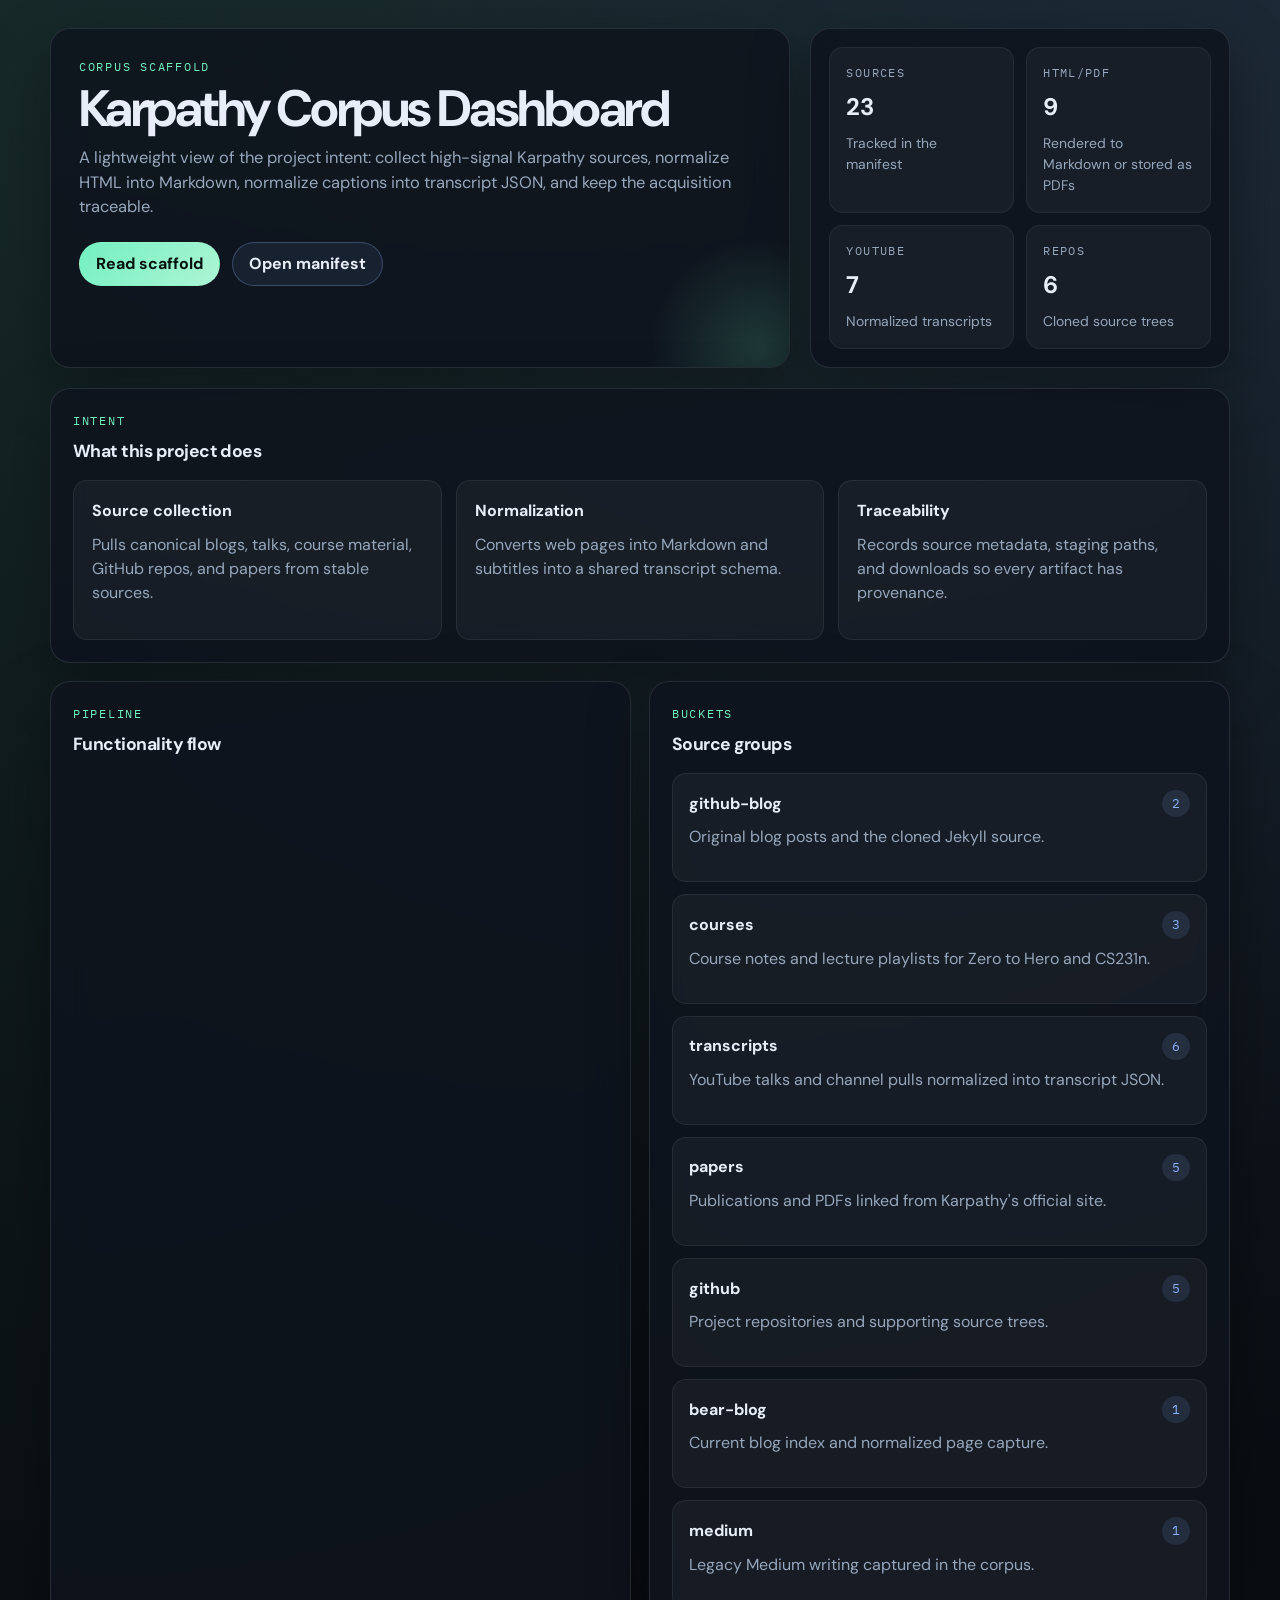
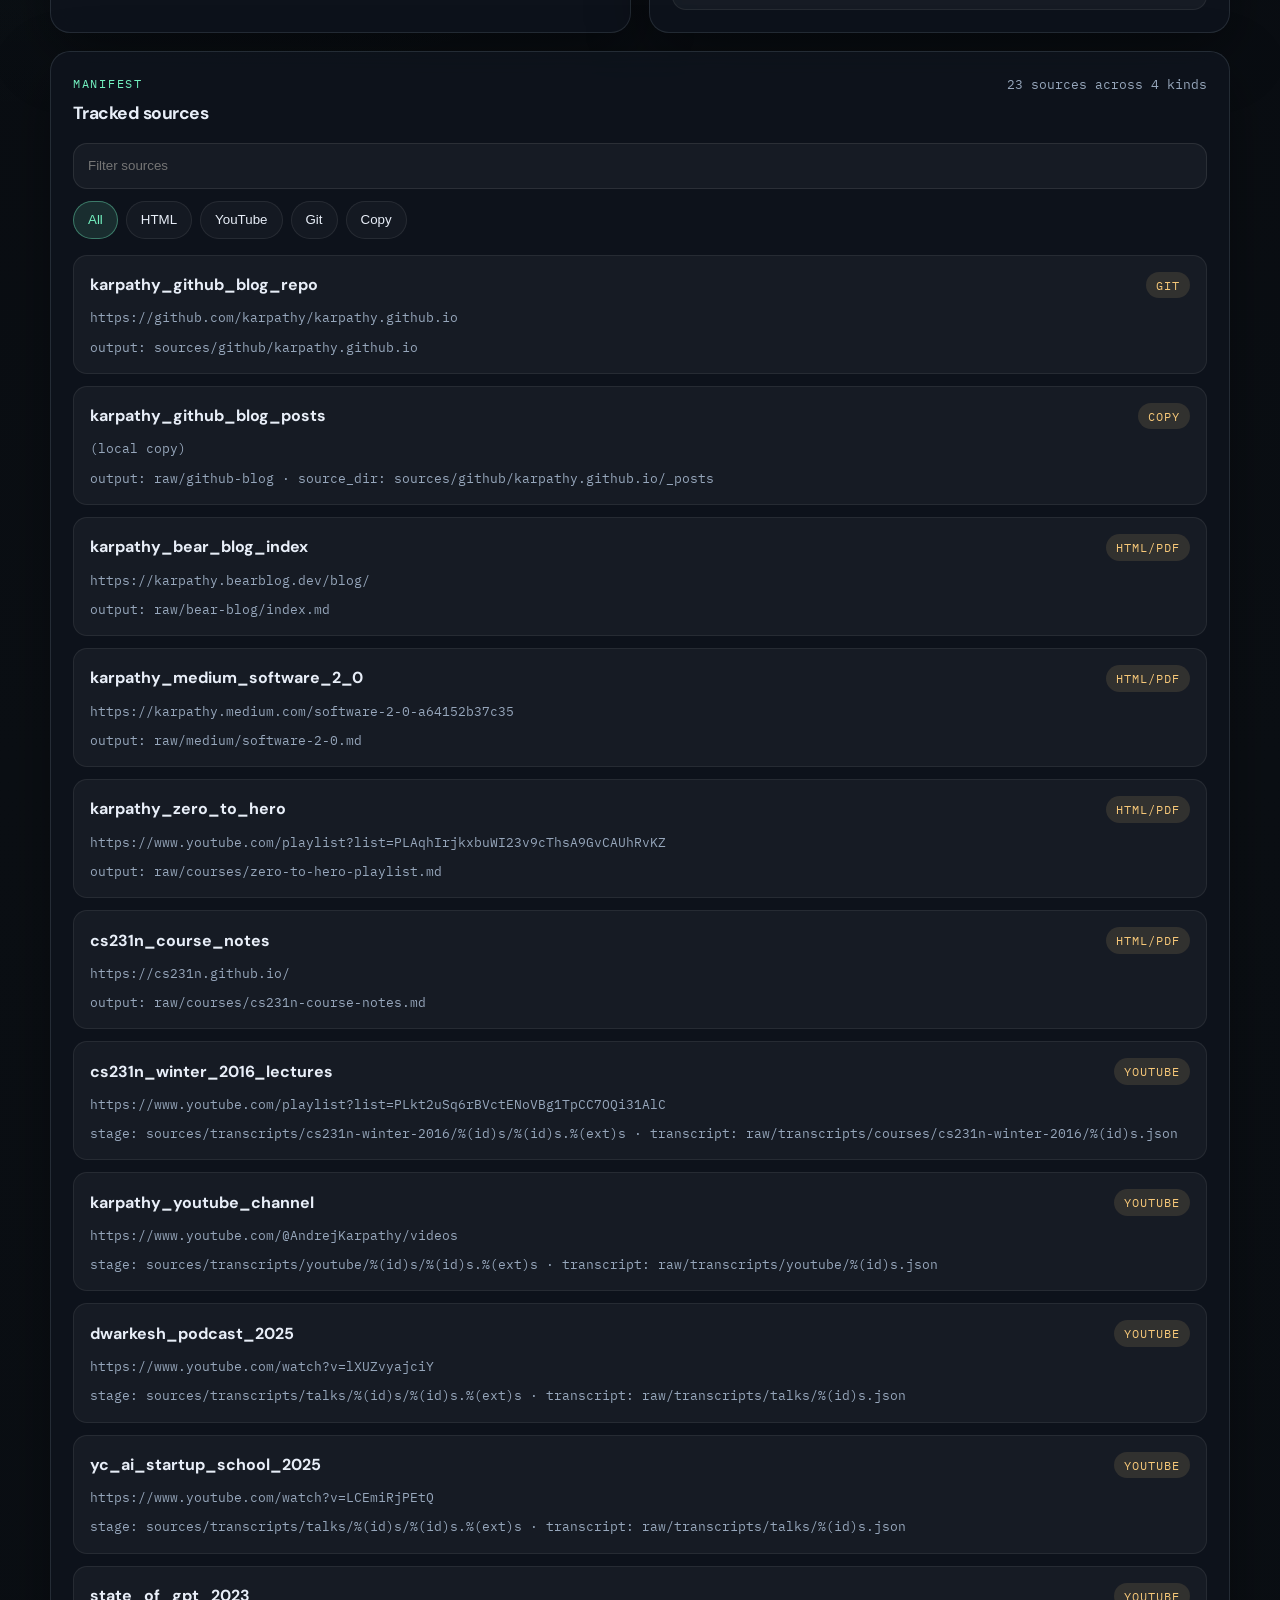
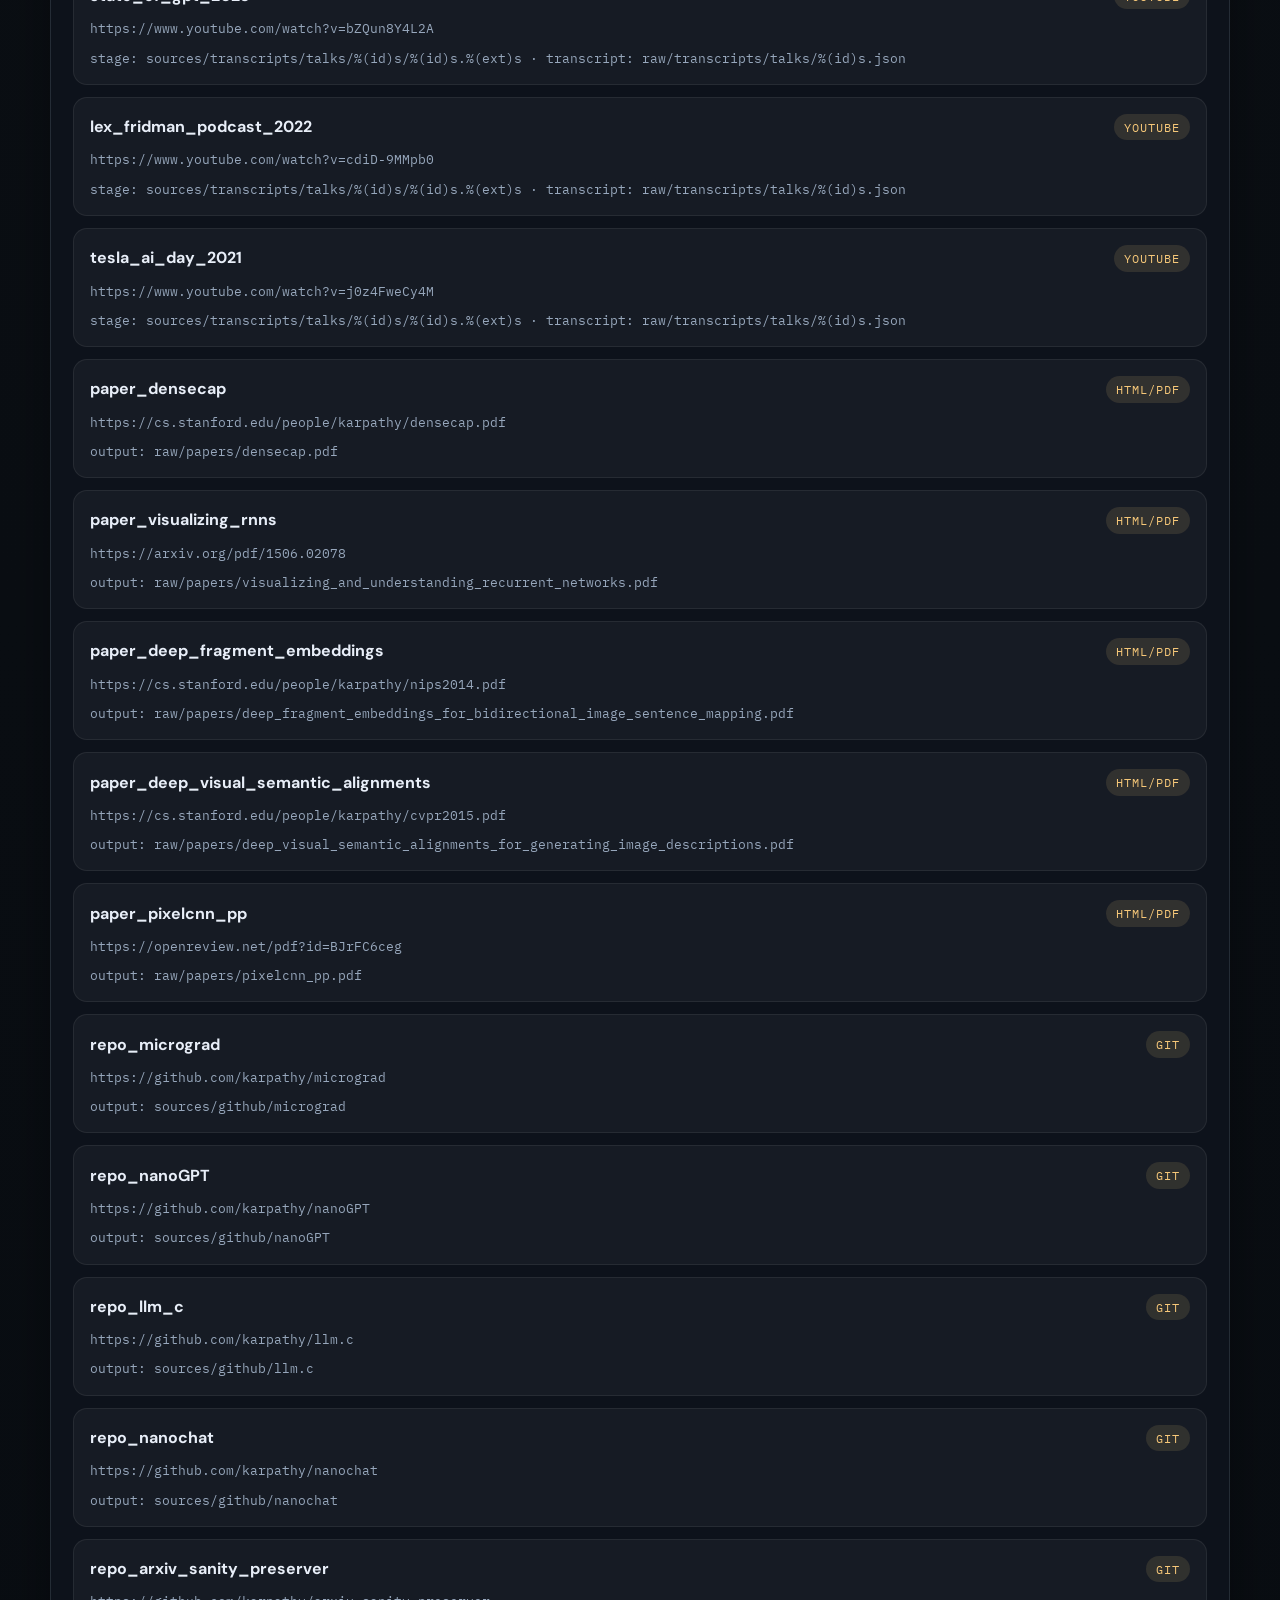
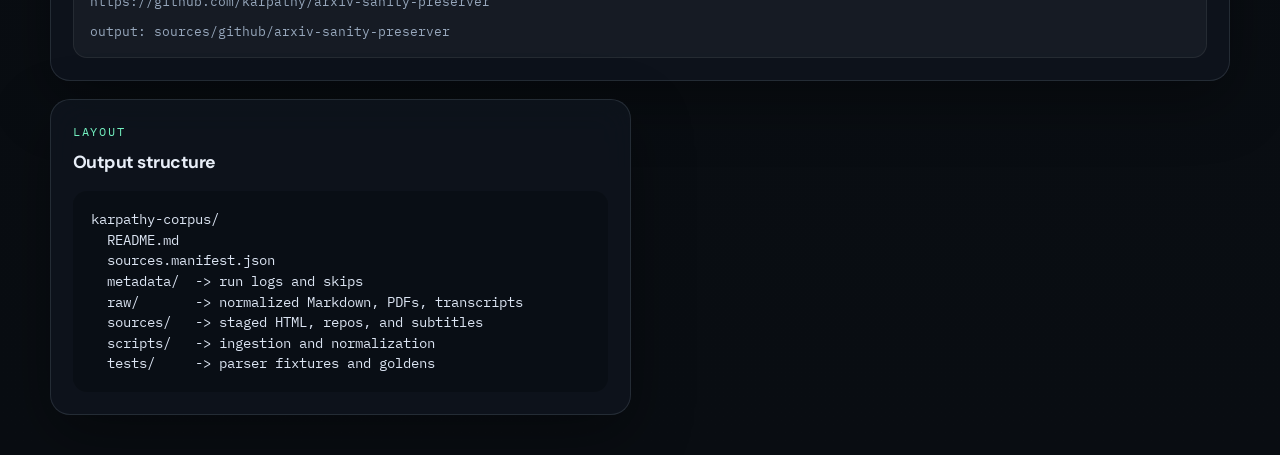
==== ui/index.html @ 8221cfda "Add full corpus scaffold: scripts, tests, UI, raw content, and metadata Includes ingest pipeline, pa" ====
<!doctype html>
<html lang="en">
  <head>
    <meta charset="utf-8" />
    <meta name="viewport" content="width=device-width, initial-scale=1" />
    <title>Karpathy Corpus Dashboard</title>
    <meta
      name="description"
      content="A compact dashboard for the Karpathy corpus scaffold: sources, normalization flow, and artifact layout."
    />
    <link rel="preconnect" href="https://fonts.googleapis.com" />
    <link rel="preconnect" href="https://fonts.gstatic.com" crossorigin />
    <link
      href="https://fonts.googleapis.com/css2?family=DM+Sans:wght@400;500;700&family=IBM+Plex+Mono:wght@400;500;600&display=swap"
      rel="stylesheet"
    />
    <link rel="stylesheet" href="./styles.css" />
  </head>
  <body>
    <div class="page-shell">
      <header class="hero">
        <div class="hero-copy">
          <p class="eyebrow">Corpus scaffold</p>
          <h1>Karpathy Corpus Dashboard</h1>
          <p class="lede">
            A lightweight view of the project intent: collect high-signal Karpathy sources,
            normalize HTML into Markdown, normalize captions into transcript JSON, and keep the
            acquisition traceable.
          </p>
          <div class="hero-actions">
            <a class="button primary" href="../README.md">Read scaffold</a>
            <a class="button secondary" href="../sources.manifest.json">Open manifest</a>
          </div>
        </div>
        <aside class="hero-panel">
          <div class="stat-grid" id="stats"></div>
        </aside>
      </header>

      <main class="content-grid">
        <section class="panel wide">
          <div class="panel-head">
            <div>
              <p class="panel-kicker">Intent</p>
              <h2>What this project does</h2>
            </div>
          </div>
          <div class="intent-cards">
            <article class="intent-card">
              <h3>Source collection</h3>
              <p>Pulls canonical blogs, talks, course material, GitHub repos, and papers from stable sources.</p>
            </article>
            <article class="intent-card">
              <h3>Normalization</h3>
              <p>Converts web pages into Markdown and subtitles into a shared transcript schema.</p>
            </article>
            <article class="intent-card">
              <h3>Traceability</h3>
              <p>Records source metadata, staging paths, and downloads so every artifact has provenance.</p>
            </article>
          </div>
        </section>

        <section class="panel">
          <div class="panel-head">
            <div>
              <p class="panel-kicker">Pipeline</p>
              <h2>Functionality flow</h2>
            </div>
          </div>
          <ol class="pipeline" id="pipeline"></ol>
        </section>

        <section class="panel">
          <div class="panel-head">
            <div>
              <p class="panel-kicker">Buckets</p>
              <h2>Source groups</h2>
            </div>
          </div>
          <div class="bucket-list" id="buckets"></div>
        </section>

        <section class="panel wide">
          <div class="panel-head">
            <div>
              <p class="panel-kicker">Manifest</p>
              <h2>Tracked sources</h2>
            </div>
            <div class="panel-meta" id="manifest-meta"></div>
          </div>
          <div class="source-toolbar">
            <input id="filter" type="search" placeholder="Filter sources" aria-label="Filter sources" />
            <div class="toggle-row" role="tablist" aria-label="Source kind filters">
              <button class="chip is-active" data-kind="all" type="button">All</button>
              <button class="chip" data-kind="url" type="button">HTML</button>
              <button class="chip" data-kind="youtube" type="button">YouTube</button>
              <button class="chip" data-kind="git" type="button">Git</button>
              <button class="chip" data-kind="copy_tree" type="button">Copy</button>
            </div>
          </div>
          <div class="source-list" id="sources"></div>
        </section>

        <section class="panel">
          <div class="panel-head">
            <div>
              <p class="panel-kicker">Layout</p>
              <h2>Output structure</h2>
            </div>
          </div>
          <pre class="tree" id="layout"></pre>
        </section>
      </main>
    </div>

    <script src="./app.js" type="module"></script>
  </body>
</html>
---- ui/styles.css ----
:root {
  color-scheme: dark;
  --bg: #0b0f14;
  --bg-soft: #101722;
  --panel: rgba(14, 20, 29, 0.88);
  --panel-border: rgba(183, 196, 219, 0.14);
  --text: #e8eef8;
  --muted: #97a7bc;
  --accent: #73f0c0;
  --accent-2: #8bb4ff;
  --accent-3: #f7c879;
  --danger: #ff8f8f;
  --shadow: 0 20px 60px rgba(0, 0, 0, 0.35);
  --radius: 20px;
  --radius-sm: 14px;
  --mono: "IBM Plex Mono", ui-monospace, SFMono-Regular, monospace;
  --sans: "DM Sans", system-ui, sans-serif;
}

* {
  box-sizing: border-box;
}

html {
  background:
    radial-gradient(circle at top left, rgba(115, 240, 192, 0.12), transparent 32%),
    radial-gradient(circle at top right, rgba(139, 180, 255, 0.14), transparent 28%),
    linear-gradient(180deg, #070a0f 0%, #0b0f14 45%, #090d12 100%);
}

body {
  margin: 0;
  min-height: 100vh;
  color: var(--text);
  font-family: var(--sans);
  line-height: 1.5;
}

a {
  color: inherit;
  text-decoration: none;
}

.page-shell {
  width: min(1180px, calc(100vw - 32px));
  margin: 0 auto;
  padding: 28px 0 40px;
}

.hero {
  display: grid;
  grid-template-columns: minmax(0, 1.5fr) minmax(300px, 0.85fr);
  gap: 20px;
  align-items: stretch;
  margin-bottom: 20px;
}

.hero-copy,
.hero-panel,
.panel {
  border: 1px solid var(--panel-border);
  background: var(--panel);
  box-shadow: var(--shadow);
  backdrop-filter: blur(18px);
}

.hero-copy,
.hero-panel,
.panel {
  border-radius: var(--radius);
}

.hero-copy {
  padding: 28px;
  position: relative;
  overflow: hidden;
}

.hero-copy::after {
  content: "";
  position: absolute;
  inset: auto -80px -90px auto;
  width: 220px;
  height: 220px;
  background: radial-gradient(circle, rgba(115, 240, 192, 0.16), transparent 70%);
  pointer-events: none;
}

.eyebrow,
.panel-kicker {
  margin: 0 0 8px;
  font-family: var(--mono);
  font-size: 0.78rem;
  letter-spacing: 0.14em;
  text-transform: uppercase;
  color: var(--accent);
}

h1,
h2,
h3,
p {
  margin-top: 0;
}

h1 {
  margin-bottom: 12px;
  font-size: clamp(2.2rem, 4vw, 4.3rem);
  line-height: 0.98;
  letter-spacing: -0.05em;
}

h2 {
  margin-bottom: 0;
  font-size: 1.1rem;
  letter-spacing: -0.03em;
}

h3 {
  margin-bottom: 10px;
  font-size: 1rem;
}

.lede {
  max-width: 64ch;
  color: var(--muted);
  font-size: 1.03rem;
}

.hero-actions {
  display: flex;
  flex-wrap: wrap;
  gap: 12px;
  margin-top: 22px;
}

.button {
  display: inline-flex;
  align-items: center;
  justify-content: center;
  min-height: 44px;
  padding: 0 16px;
  border-radius: 999px;
  border: 1px solid transparent;
  font-weight: 700;
  transition: transform 160ms ease, border-color 160ms ease, background-color 160ms ease;
}

.button:hover,
.button:focus-visible,
.chip:hover,
.chip:focus-visible {
  transform: translateY(-1px);
}

.button.primary {
  color: #05110d;
  background: linear-gradient(135deg, var(--accent), #aef5d5);
}

.button.secondary {
  border-color: rgba(139, 180, 255, 0.28);
  background: rgba(139, 180, 255, 0.08);
}

.hero-panel {
  padding: 18px;
}

.stat-grid {
  display: grid;
  grid-template-columns: repeat(2, minmax(0, 1fr));
  gap: 12px;
}

.stat {
  padding: 16px;
  border-radius: var(--radius-sm);
  background: rgba(255, 255, 255, 0.04);
  border: 1px solid rgba(255, 255, 255, 0.06);
}

.stat-label {
  display: block;
  color: var(--muted);
  font-family: var(--mono);
  font-size: 0.72rem;
  text-transform: uppercase;
  letter-spacing: 0.12em;
  margin-bottom: 8px;
}

.stat-value {
  display: block;
  font-size: 1.5rem;
  font-weight: 700;
}

.stat-note {
  display: block;
  margin-top: 8px;
  color: var(--muted);
  font-size: 0.87rem;
}

.content-grid {
  display: grid;
  grid-template-columns: repeat(12, minmax(0, 1fr));
  gap: 18px;
}

.panel {
  padding: 22px;
  grid-column: span 6;
}

.panel.wide {
  grid-column: 1 / -1;
}

.panel-head {
  display: flex;
  justify-content: space-between;
  gap: 12px;
  align-items: start;
  margin-bottom: 16px;
}

.panel-meta {
  color: var(--muted);
  font-family: var(--mono);
  font-size: 0.84rem;
}

.intent-cards {
  display: grid;
  grid-template-columns: repeat(3, minmax(0, 1fr));
  gap: 14px;
}

.intent-card,
.bucket-card,
.source-card {
  border-radius: var(--radius-sm);
  border: 1px solid rgba(255, 255, 255, 0.07);
  background: rgba(255, 255, 255, 0.04);
}

.intent-card {
  padding: 18px;
}

.intent-card p,
.bucket-card p,
.source-card p {
  color: var(--muted);
}

.pipeline {
  margin: 0;
  padding: 0;
  list-style: none;
  display: grid;
  gap: 10px;
}

.pipeline li {
  display: grid;
  grid-template-columns: 32px 1fr;
  gap: 12px;
  align-items: start;
  padding: 14px;
  border-radius: var(--radius-sm);
  background: rgba(255, 255, 255, 0.04);
  border: 1px solid rgba(255, 255, 255, 0.05);
}

.pipeline-index {
  width: 32px;
  height: 32px;
  display: inline-flex;
  align-items: center;
  justify-content: center;
  border-radius: 999px;
  background: rgba(115, 240, 192, 0.12);
  color: var(--accent);
  font-family: var(--mono);
  font-weight: 700;
}

.pipeline-title {
  margin-bottom: 4px;
  font-weight: 700;
}

.pipeline-copy {
  color: var(--muted);
  font-size: 0.94rem;
}

.bucket-list {
  display: grid;
  gap: 12px;
}

.bucket-card {
  padding: 16px;
}

.bucket-header {
  display: flex;
  justify-content: space-between;
  gap: 12px;
  align-items: center;
  margin-bottom: 8px;
}

.bucket-name {
  font-weight: 700;
}

.bucket-count {
  display: inline-flex;
  align-items: center;
  padding: 4px 10px;
  border-radius: 999px;
  background: rgba(139, 180, 255, 0.12);
  color: var(--accent-2);
  font-family: var(--mono);
  font-size: 0.8rem;
}

.source-toolbar {
  display: grid;
  gap: 12px;
  margin-bottom: 16px;
}

.source-toolbar input {
  width: 100%;
  min-height: 46px;
  border-radius: 14px;
  border: 1px solid rgba(255, 255, 255, 0.09);
  background: rgba(255, 255, 255, 0.04);
  color: var(--text);
  padding: 0 14px;
  outline: none;
}

.source-toolbar input:focus {
  border-color: rgba(115, 240, 192, 0.5);
}

.toggle-row {
  display: flex;
  flex-wrap: wrap;
  gap: 8px;
}

.chip {
  border: 1px solid rgba(255, 255, 255, 0.08);
  border-radius: 999px;
  background: rgba(255, 255, 255, 0.03);
  color: var(--text);
  min-height: 38px;
  padding: 0 14px;
  cursor: pointer;
}

.chip.is-active {
  background: rgba(115, 240, 192, 0.12);
  border-color: rgba(115, 240, 192, 0.4);
  color: var(--accent);
}

.source-list {
  display: grid;
  gap: 12px;
}

.source-card {
  padding: 16px;
  display: grid;
  gap: 10px;
}

.source-topline {
  display: flex;
  justify-content: space-between;
  gap: 12px;
  align-items: center;
}

.source-id {
  font-weight: 700;
}

.badge {
  display: inline-flex;
  align-items: center;
  padding: 4px 10px;
  border-radius: 999px;
  background: rgba(247, 200, 121, 0.12);
  color: var(--accent-3);
  font-family: var(--mono);
  font-size: 0.78rem;
  text-transform: uppercase;
  letter-spacing: 0.08em;
}

.source-url,
.source-output,
.source-extra {
  font-family: var(--mono);
  font-size: 0.8rem;
  color: var(--muted);
  overflow-wrap: anywhere;
}

.tree {
  margin: 0;
  padding: 18px;
  border-radius: var(--radius-sm);
  background: rgba(0, 0, 0, 0.22);
  color: #dbe4f2;
  font-family: var(--mono);
  font-size: 0.86rem;
  overflow: auto;
}

@media (max-width: 960px) {
  .hero {
    grid-template-columns: 1fr;
  }

  .panel,
  .panel.wide {
    grid-column: span 12;
  }

  .intent-cards {
    grid-template-columns: 1fr;
  }
}

@media (max-width: 640px) {
  .page-shell {
    width: min(100vw - 20px, 1180px);
    padding-top: 14px;
  }

  .hero-copy,
  .hero-panel,
  .panel {
    padding: 18px;
  }

  .stat-grid {
    grid-template-columns: 1fr 1fr;
  }

  h1 {
    font-size: 2.1rem;
  }
}
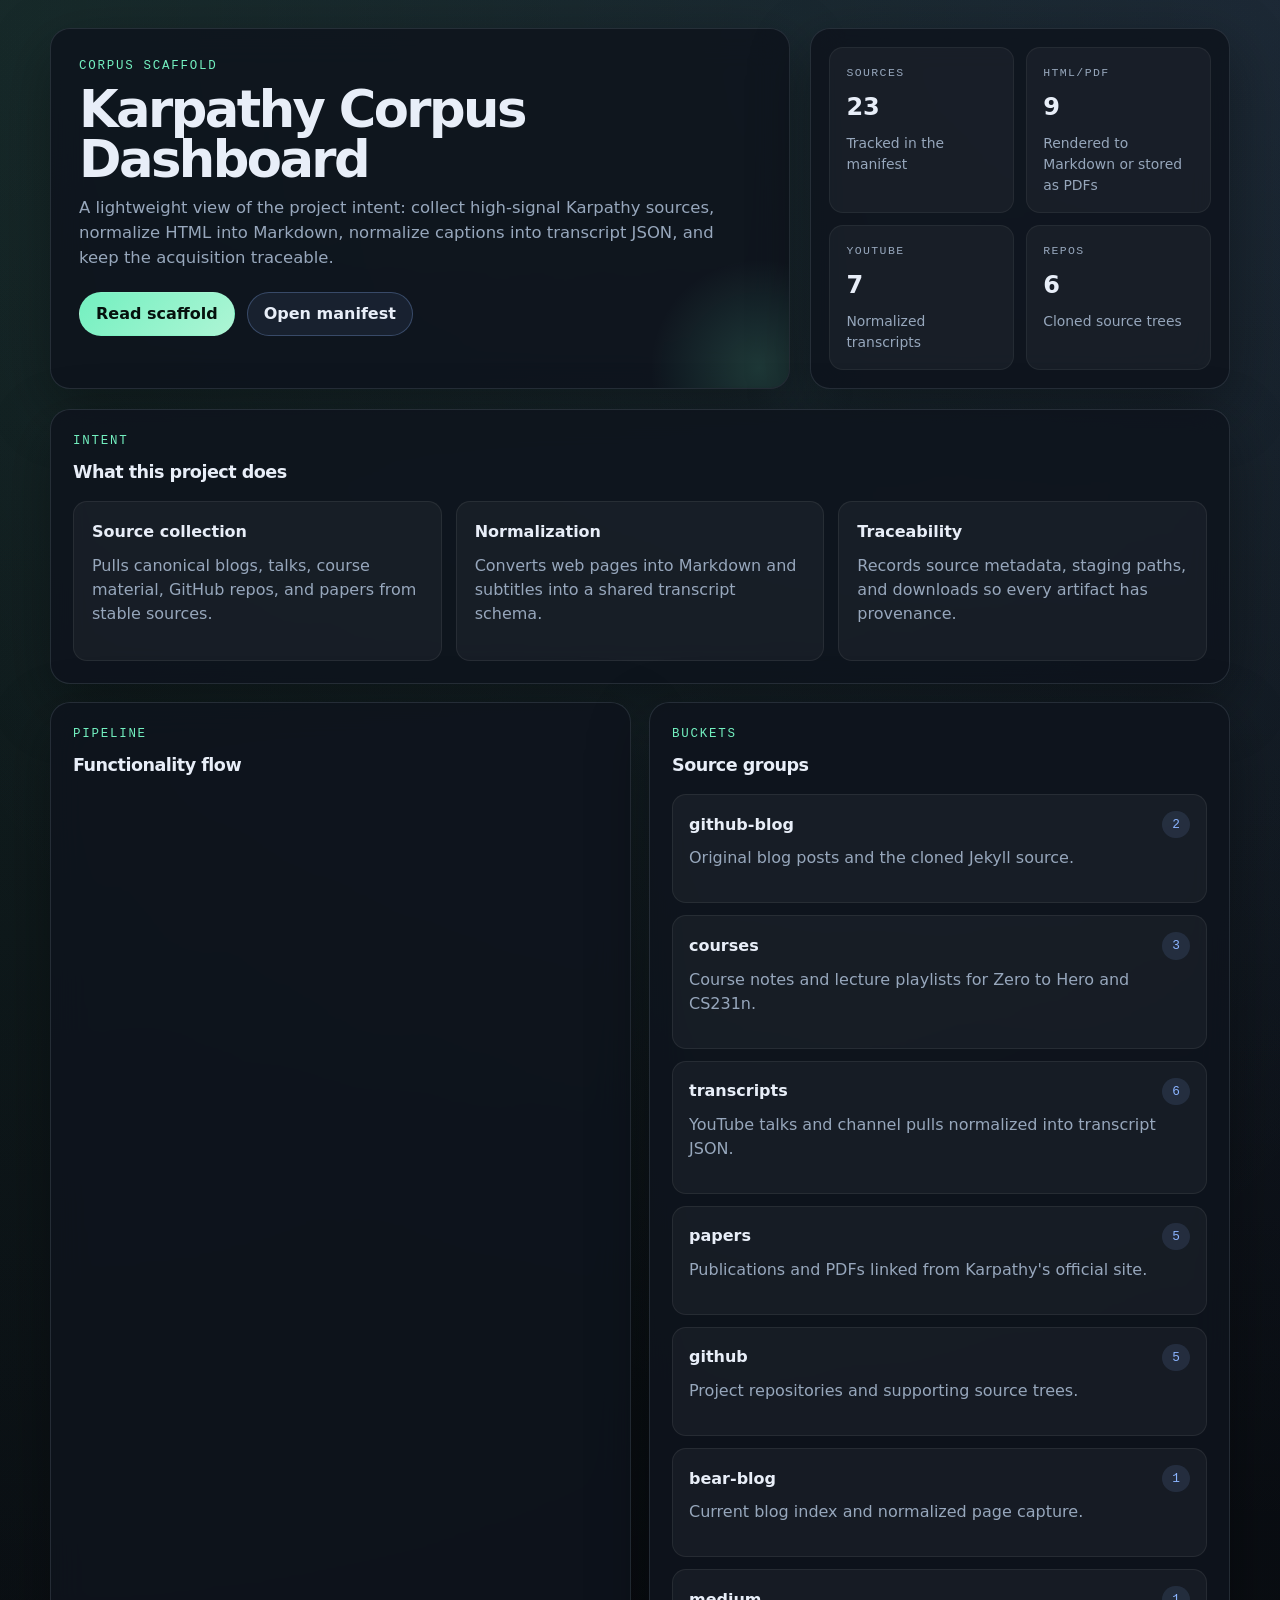
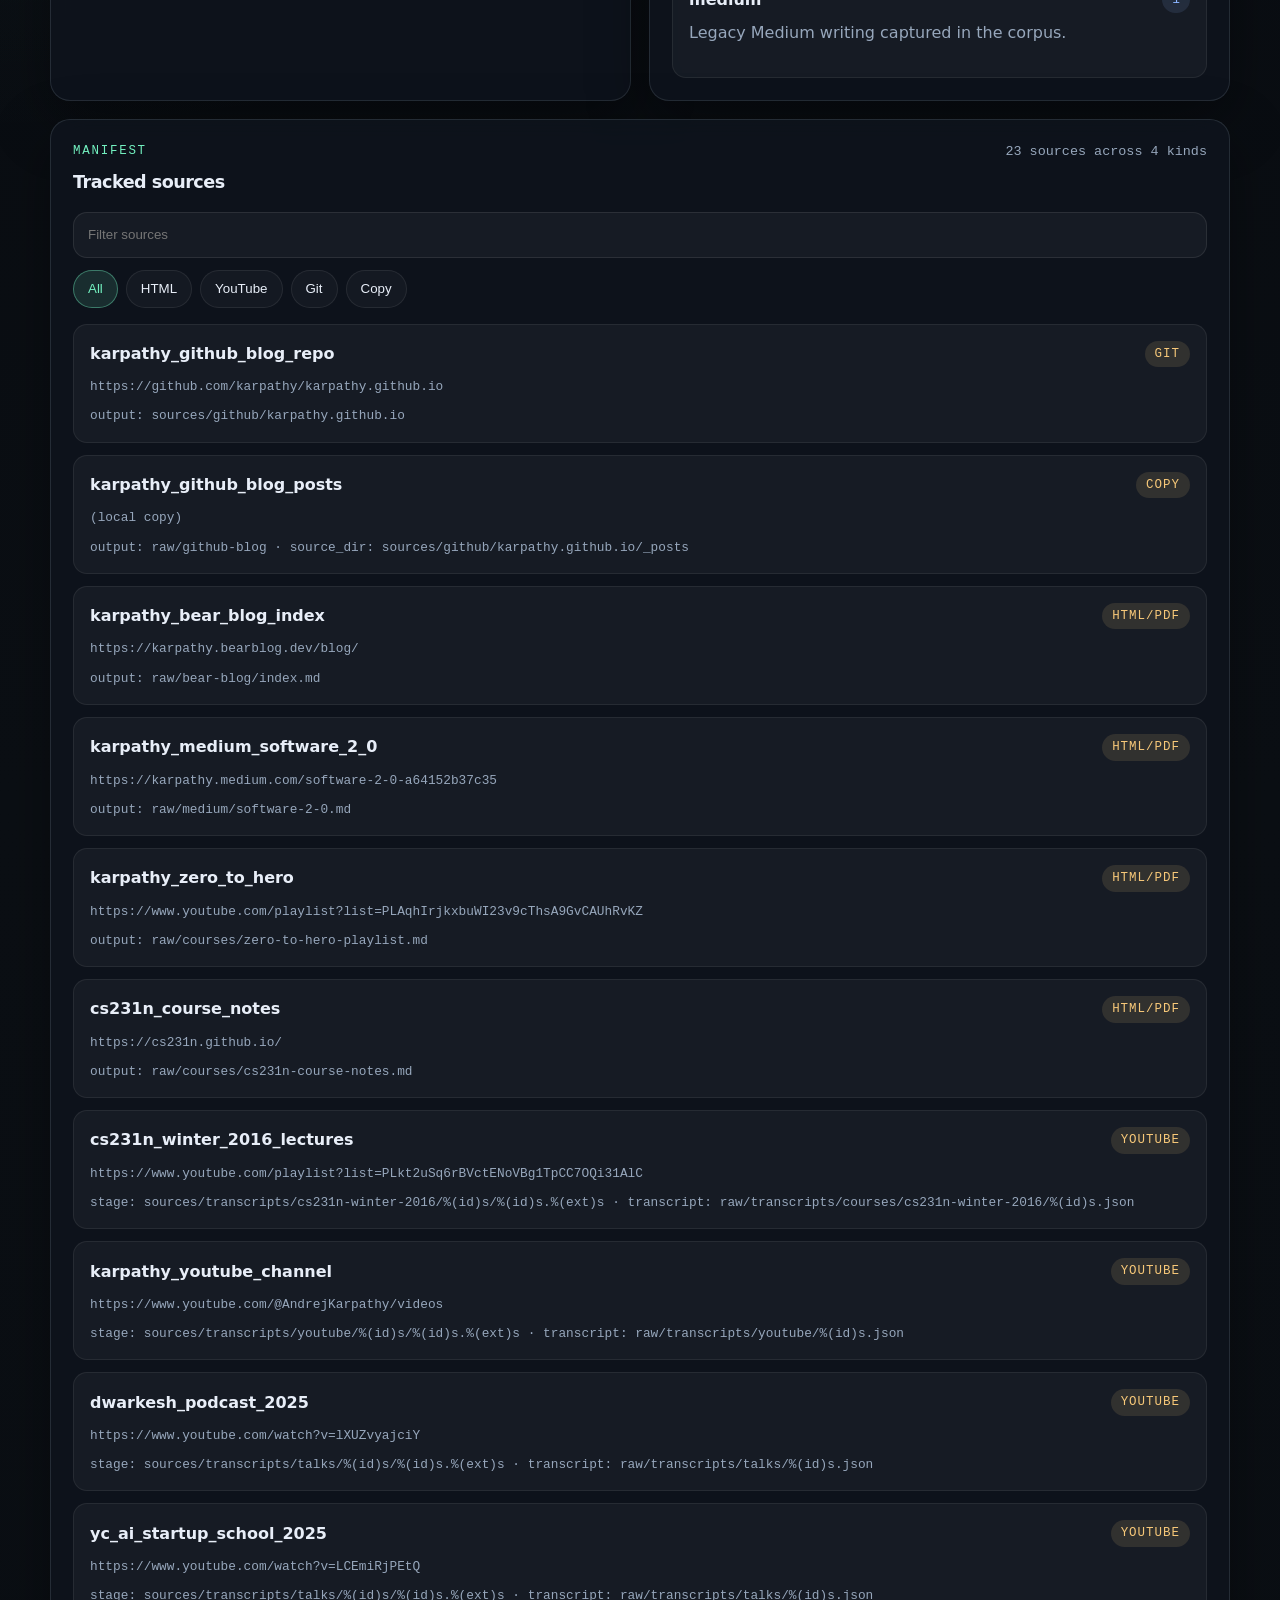
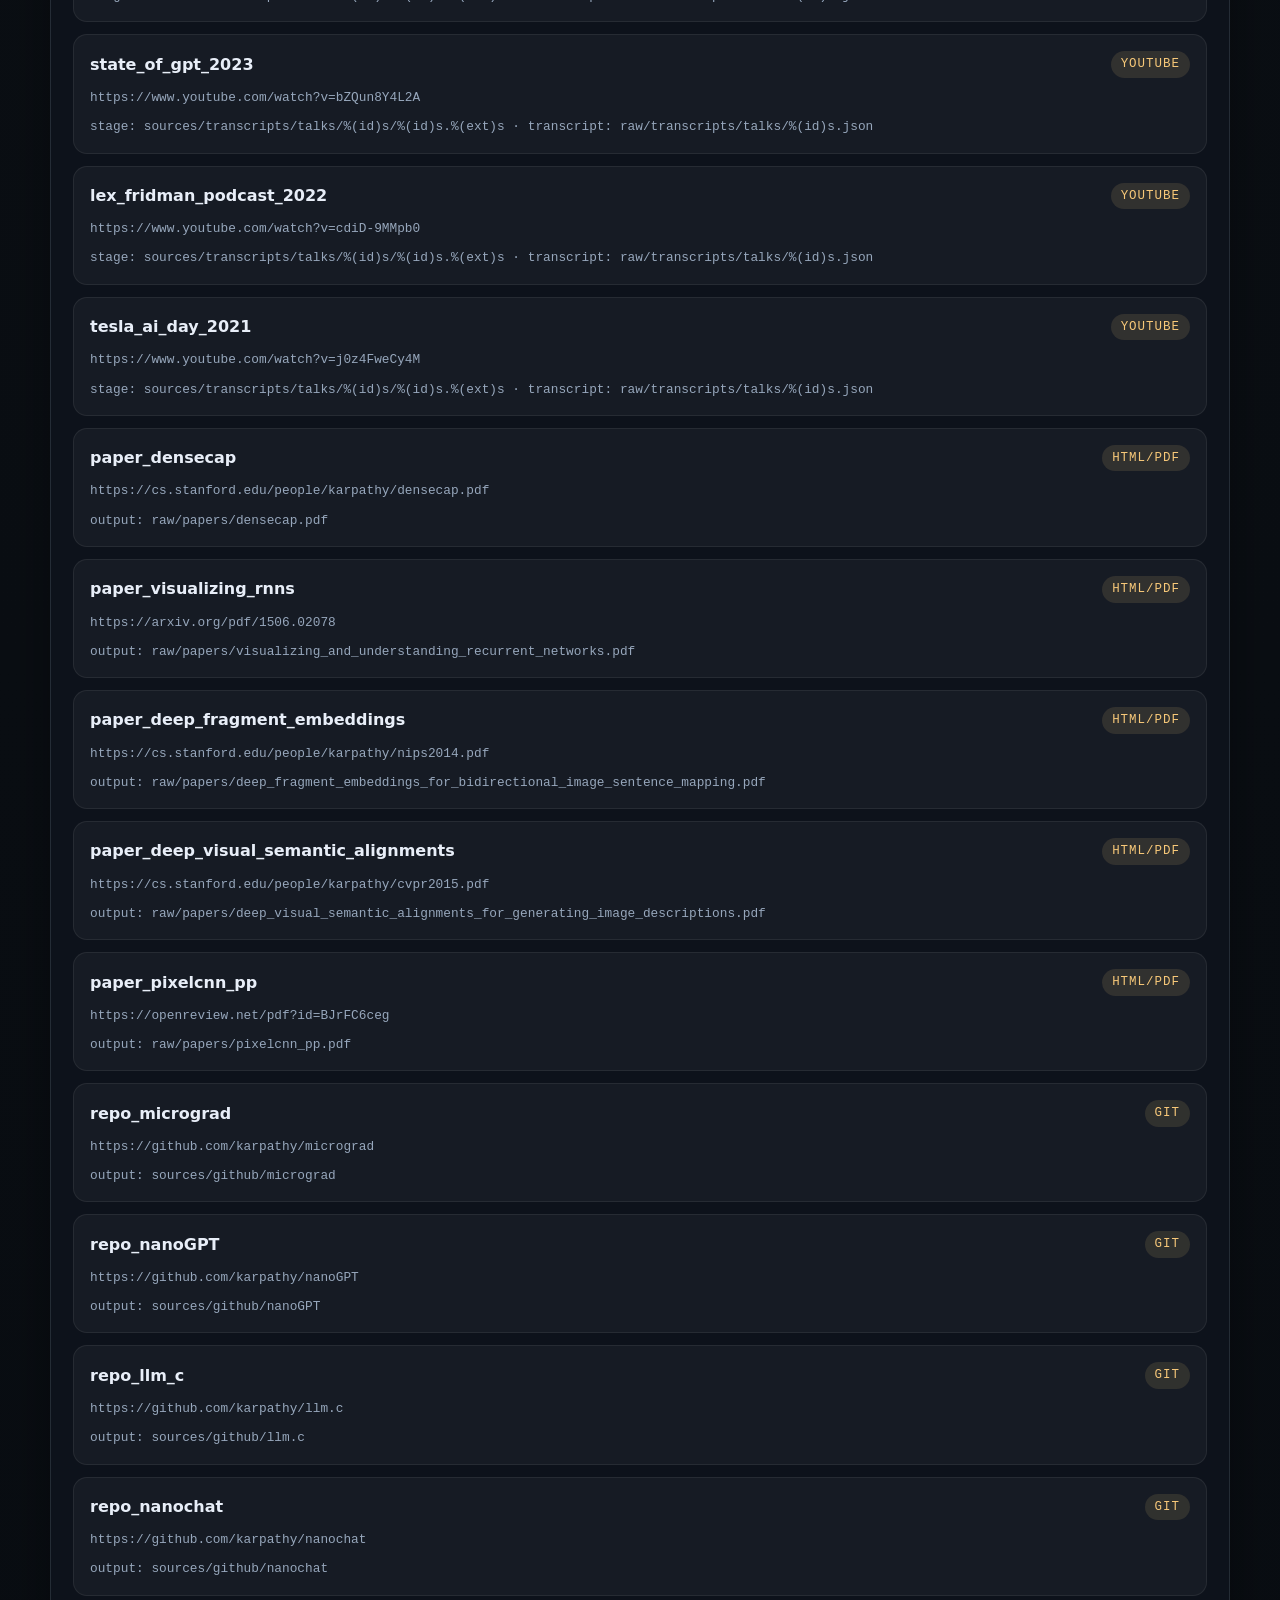
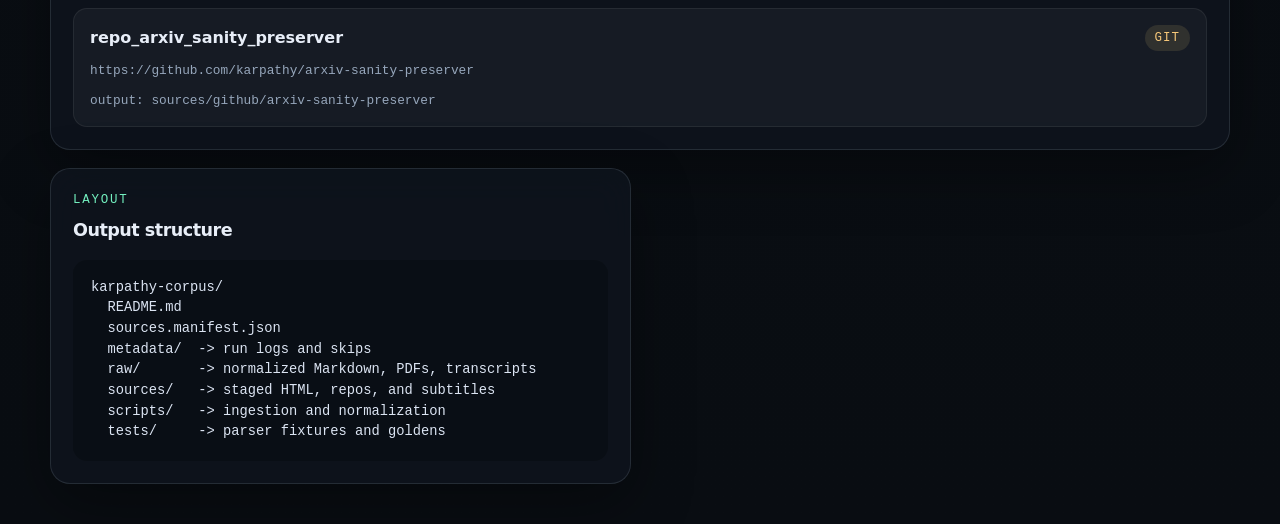
==== commit a49333a8: "fix(ui): [SEC] ui/app.js renders manifest fields into innerHTML without escaping (#14)" ====
--- a/ui/index.html
+++ b/ui/index.html
@@ -7,6 +7,10 @@
     <meta
       name="description"
       content="A compact dashboard for the Karpathy corpus scaffold: sources, normalization flow, and artifact layout."
+    />
+    <meta
+      http-equiv="Content-Security-Policy"
+      content="default-src 'self'; style-src 'self' https://fonts.googleapis.com; font-src https://fonts.gstatic.com; script-src 'self';"
     />
     <link rel="preconnect" href="https://fonts.googleapis.com" />
     <link rel="preconnect" href="https://fonts.gstatic.com" crossorigin />
